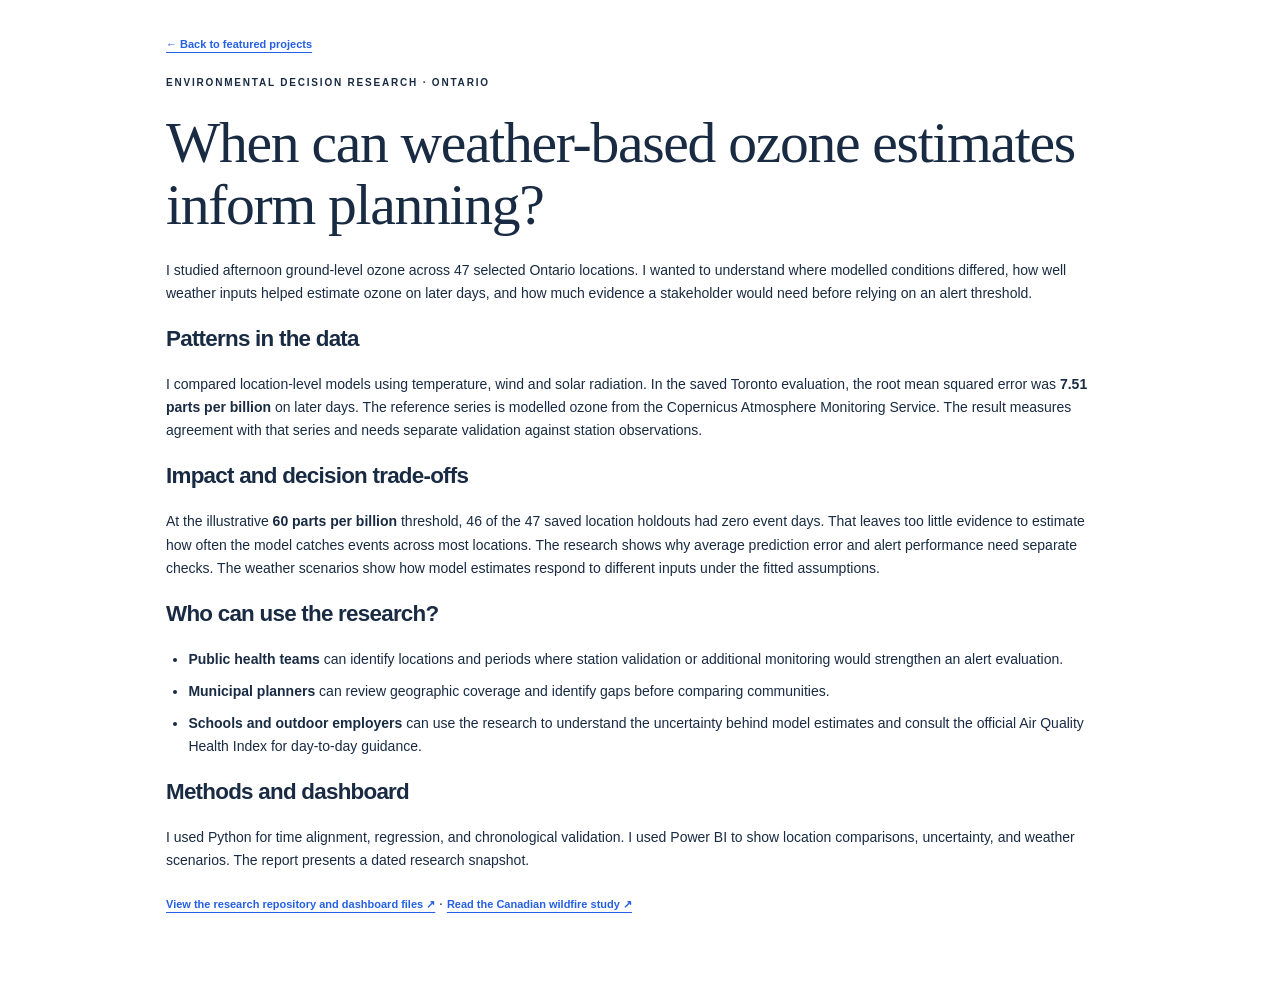
==== air-quality-research/index.html @ 478ffe5f "Add Ontario air quality decision research case study" ====
<!doctype html>
<html lang="en-CA">
<head>
<meta charset="utf-8">
<meta name="viewport" content="width=device-width, initial-scale=1">
<meta name="description" content="Research on afternoon ozone across 47 Ontario locations and how its uncertainty affects planning decisions.">
<title>Ontario Air Quality Decision Research</title>
<link rel="stylesheet" href="../styles.css">
<style>
  .research { max-width: 980px; margin: 0 auto; padding: 2rem 1rem 4rem; }
  .research > * + * { margin-top: 1.25rem; }
  .research h1 { font-size: clamp(2rem, 5vw, 3.6rem); line-height: 1.08; }
  .research h2 { font-size: 1.4rem; }
  .research ul { padding-left: 1.4rem; }
  .research li + li { margin-top: .55rem; }
</style>
</head>
<body>
<main class="research">
  <nav aria-label="Portfolio"><a class="text-link" href="../#projects">← Back to featured projects</a></nav>
  <p class="eyebrow">Environmental decision research · Ontario</p>
  <h1>When can weather-based ozone estimates inform planning?</h1>
  <p>I studied afternoon ground-level ozone across 47 selected Ontario locations. I wanted to understand where modelled conditions differed, how well weather inputs helped estimate ozone on later days, and how much evidence a stakeholder would need before relying on an alert threshold.</p>

  <h2>Patterns in the data</h2>
  <p>I compared location-level models using temperature, wind and solar radiation. In the saved Toronto evaluation, the root mean squared error was <strong>7.51 parts per billion</strong> on later days. The reference series is modelled ozone from the Copernicus Atmosphere Monitoring Service. The result measures agreement with that series and needs separate validation against station observations.</p>

  <h2>Impact and decision trade-offs</h2>
  <p>At the illustrative <strong>60 parts per billion</strong> threshold, 46 of the 47 saved location holdouts had zero event days. That leaves too little evidence to estimate how often the model catches events across most locations. The research shows why average prediction error and alert performance need separate checks. The weather scenarios show how model estimates respond to different inputs under the fitted assumptions.</p>

  <h2>Who can use the research?</h2>
  <ul>
    <li><strong>Public health teams</strong> can identify locations and periods where station validation or additional monitoring would strengthen an alert evaluation.</li>
    <li><strong>Municipal planners</strong> can review geographic coverage and identify gaps before comparing communities.</li>
    <li><strong>Schools and outdoor employers</strong> can use the research to understand the uncertainty behind model estimates and consult the official Air Quality Health Index for day-to-day guidance.</li>
  </ul>

  <h2>Methods and dashboard</h2>
  <p>I used Python for time alignment, regression, and chronological validation. I used Power BI to show location comparisons, uncertainty, and weather scenarios. The report presents a dated research snapshot.</p>
  <p><a class="text-link" href="https://github.com/mamkon/air-quality-analysis-research-analysis">View the research repository and dashboard files ↗</a> · <a class="text-link" href="../wildfire-triage/">Read the Canadian wildfire study ↗</a></p>
</main>
</body>
</html>
---- styles.css ----
:root{--navy:#102237;--ink:#192b43;--muted:#5d6c7f;--blue:#245fe4;--teal:#07847e;--line:#e0e7ee;--pale:#f0f4f8}*{box-sizing:border-box}html{scroll-behavior:smooth;scroll-padding-top:82px}body{margin:0;font:14px/1.65 Inter,Arial,sans-serif;color:var(--ink);background:#fff}a{color:inherit}button{font:inherit;cursor:pointer}img{max-width:100%}a,button{-webkit-tap-highlight-color:transparent}a:focus-visible,button:focus-visible{outline:3px solid #e3a32b;outline-offset:5px}.container{width:min(1240px,calc(100% - 64px));margin-inline:auto}.site-header{background:#fff;position:sticky;top:0;z-index:20;border-bottom:1px solid var(--line)}.navigation{display:flex;align-items:center;justify-content:space-between;gap:20px;min-height:68px}.brand{display:flex;align-items:center;gap:10px;text-decoration:none;font-weight:800;font-size:15px;white-space:nowrap}.brand img{border-radius:50%;object-fit:cover}.brand small{font-weight:400;color:var(--muted)}.nav-links{display:flex;gap:21px}.nav-links a{text-decoration:none;color:#526176;font-size:12px;font-weight:700;padding:22px 0}.nav-links a:hover,.nav-links a.active{color:var(--blue)}.menu-toggle{border:1px solid var(--line);border-radius:5px;background:white;padding:6px 10px;color:var(--ink)}.skip{position:fixed;left:-9999px;top:10px;z-index:100;background:white;color:var(--ink);padding:10px}.skip:focus{left:10px}.hero{position:relative;isolation:isolate;min-height:560px;background:#102237 url('HEADSHOT%20MERCY.jpg') no-repeat 85% 35%/cover;color:#fff;display:flex;flex-direction:column;justify-content:center;overflow:hidden}.hero-video,.hero-overlay{position:absolute;inset:0;width:100%;height:100%;object-fit:cover;z-index:-2}.hero-video{opacity:0;transition:opacity .4s}.hero-video.ready{opacity:1}.hero-overlay{z-index:-1;background:linear-gradient(90deg,rgba(7,18,35,.94),rgba(7,18,35,.8) 50%,rgba(7,18,35,.45))}.hero-content{padding-block:65px 80px}.eyebrow{text-transform:uppercase;letter-spacing:1.8px;font-size:10px;font-weight:700;margin:0 0 10px}.hero .eyebrow{color:#bdd4fa}h1{font-family:'DM Serif Display',Georgia,serif;font-size:clamp(44px,4.7vw,66px);font-weight:400;line-height:1.08;letter-spacing:-1.3px;margin:12px 0 23px}h1 em{font-style:normal;color:#e3f3f1}.positioning{font-size:12px;font-weight:700;max-width:750px}.positioning span{color:#8caccf;padding:0 5px}.intro{max-width:670px;font-size:14px;color:#e2e9f4;line-height:1.8}.actions{display:flex;gap:12px;flex-wrap:wrap;margin-top:23px}.button{display:inline-flex;gap:24px;align-items:center;justify-content:center;padding:11px 18px;background:var(--blue);color:white;border:1px solid transparent;border-radius:5px;text-decoration:none;font-size:12px;font-weight:700;transition:transform .2s,background .2s}.button:hover{transform:translateY(-2px);background:#174ec4}.button.light{background:#fff;color:#18334f}.button.light:hover{background:#e5efff}.experience-line{display:flex;gap:26px;font-size:11px;color:#c0cfdf;margin-top:26px}.experience-line strong{color:#fff}.video-toolbar{position:absolute;bottom:16px;left:0;right:0;display:flex;justify-content:space-between;align-items:center;gap:15px}.video-toolbar p{font-size:10px;color:#cedbe9;margin:0}.video-toolbar>div{display:flex;gap:8px}.video-toolbar button{border:1px solid #a5b6ca;background:#102237d9;color:white;padding:6px 10px;font-size:11px;border-radius:4px}.video-toolbar button:disabled{opacity:.65;cursor:default}.skills-section{background:#eaf0f6;padding:21px 0 18px}.section-heading{display:flex;justify-content:space-between;align-items:end;gap:25px;margin-bottom:22px}.section-heading>p{font-size:12px;color:var(--muted);margin:0}.section-heading.compact{margin-bottom:13px;align-items:center}.compact span{font-size:11px;color:var(--muted)}h2{font-size:26px;line-height:1.25;letter-spacing:-.75px;margin:0}h3{font-size:17px;line-height:1.35;margin:9px 0 12px;letter-spacing:-.25px}.compact h2{font-size:18px;letter-spacing:-.3px}.technology-list,.capability-list,.tags{display:flex;flex-wrap:wrap;list-style:none;padding:0;gap:8px;margin:0}.technology-list li{background:#fff;display:flex;align-items:center;gap:7px;padding:5px 11px;border-radius:20px;font-size:11px;white-space:nowrap}.technology-list img{object-fit:contain}.capability-list{gap:6px 17px;margin-top:13px;color:#475b74;font-size:10px}.section{padding-block:37px}.project-grid{display:grid;grid-template-columns:repeat(3,minmax(0,1fr));gap:17px}.project-card{border:1px solid var(--line);border-top:4px solid var(--teal);padding:21px;border-radius:6px;box-shadow:0 4px 15px #132e4b08;display:flex;flex-direction:column;transition:transform .2s,box-shadow .2s}.project-card:hover{transform:translateY(-3px);box-shadow:0 8px 25px #132e4b10}.project-card:nth-child(2){border-top-color:var(--blue)}.project-card:nth-child(3){border-top-color:#497cbb}.card-label{font-size:9px;letter-spacing:1px;font-weight:700;color:var(--teal);margin:0}.project-card p:not(.card-label){font-size:12px;color:var(--muted);margin:0 0 12px}.tags{gap:5px;margin:2px 0 18px}.tags li{font-size:9px;padding:3px 7px;border-radius:4px;background:#eef3f9;color:#38516c}.project-link{font-size:12px;color:var(--blue);font-weight:700;text-decoration:none;margin-top:auto}.project-link:hover{text-decoration:underline}.project-card .project-note{font-size:10px!important;margin-top:auto!important;margin-bottom:0!important;color:#697789!important}.education-section,.resume-section{background:var(--pale)}.education-grid{display:grid;grid-template-columns:repeat(3,minmax(0,1fr));gap:12px}.education-card{display:flex;gap:13px;background:white;border:1px solid var(--line);padding:18px;border-radius:6px;align-items:flex-start}.education-card>img{object-fit:contain;flex-shrink:0}.education-card h3{font-size:12px;margin:3px 0 8px;line-height:1.5}.institution{font-size:10px;color:var(--muted);margin:0}.status{display:inline-block;font-size:9px;background:#dcf5e9;color:#116444;border-radius:4px;padding:3px 6px;font-weight:600}.status.ongoing{background:#fff0ce;color:#805511}.development{font-size:9px;color:var(--muted)}.institution-fallback{width:48px;height:48px;border-radius:5px;display:grid;place-items:center;background:#e7edf6;color:#33536f;font-weight:700;flex-shrink:0}.experience-layout{display:grid;grid-template-columns:1fr 1.5fr;gap:65px}.experience-layout h2{font-size:30px;line-height:1.25}.teal{color:var(--teal)}.experience-summary{color:var(--muted);font-size:12px;max-width:330px}.experience-layout>div>p:not(.eyebrow){font-size:12px;color:var(--muted)}.experience-topics{display:grid;grid-template-columns:repeat(3,minmax(0,1fr));gap:19px;margin-top:22px}.experience-topics h3{font-size:12px}.experience-topics p{font-size:11px;color:var(--muted);margin:0}.experience-topics>div{border-top:2px solid #d8e3ef;padding-top:6px}.resume-grid{display:grid;grid-template-columns:1fr 1.1fr 1.1fr;gap:35px}.resume-grid h3{font-size:13px;margin:0 0 8px}.resume-grid p{font-size:11px;margin:5px 0}.muted{color:var(--muted)}.resume-note{font-size:10px;color:var(--muted);border-top:1px solid #d9e2ec;padding-top:15px;margin:20px 0 0}.text-link{font-size:11px;font-weight:700;color:var(--blue);text-underline-offset:4px}.contact-section{padding-block:30px}.contact-banner{padding:30px 34px;background:linear-gradient(110deg,#078a85,#2461df);color:white;border-radius:7px;display:flex;align-items:center;gap:40px;justify-content:space-between}.contact-banner h2{font-size:29px}.contact-banner p:not(.eyebrow){max-width:760px;font-size:12px;margin:10px 0 0}.contact-links{display:flex;gap:10px;flex-shrink:0}.outline{border-color:#ffffff9c;background:transparent}.outline:hover{background:#ffffff20}footer{background:#101d30;color:#bdcadd;padding:28px 0}.footer-inner{display:flex;align-items:center;justify-content:space-between;gap:20px}.footer-inner strong{font-size:12px;color:#fff}.footer-inner p,.footer-inner small{font-size:10px;margin:3px 0}.footer-inner nav{display:flex;gap:22px;font-size:11px}.footer-inner a{text-decoration:none}.footer-inner a:hover{text-decoration:underline}
@media(min-width:1400px){.hero{min-height:610px}}@media(max-width:1050px){.nav-links{gap:13px}.brand{font-size:13px}.brand small{display:none}.education-grid{grid-template-columns:repeat(2,minmax(0,1fr))}.experience-layout{gap:30px}.contact-banner{gap:20px}.contact-links{flex-direction:column}}
@media(max-width:800px){html{scroll-padding-top:75px}.container{width:calc(100% - 36px)}.navigation{min-height:64px;flex-wrap:wrap;gap:0;padding-block:10px}.brand{font-size:13px}.brand img{width:34px;height:34px}.menu-toggle:not([hidden]){display:block}.nav-links{width:100%;flex-wrap:wrap;gap:0;padding:10px 0}.nav-links a{padding:8px 13px;font-size:12px}.navigation.enhanced .nav-links{display:none}.navigation.enhanced .nav-links.open{display:flex}.hero{min-height:580px}.hero-content{padding-block:48px 100px}h1{font-size:45px}.positioning{font-size:10px}.intro{font-size:12px}.experience-line{gap:16px;font-size:10px}.video-toolbar{align-items:start}.video-toolbar p{max-width:140px}.section-heading{align-items:start}.compact{display:block}.compact span{display:none}.section-heading>p{max-width:210px;font-size:11px}.project-grid{grid-template-columns:1fr}.project-card{padding:20px}.section{padding-block:29px}h2{font-size:23px}.education-grid{gap:10px}.education-card{padding:14px;gap:10px}.education-card>img,.institution-fallback{width:36px;height:36px}.experience-layout{grid-template-columns:1fr;gap:12px}.experience-layout h2{font-size:27px}.experience-layout h2 br{display:none}.experience-layout h2 br:after{content:' '}.experience-summary{max-width:none}.experience-topics{margin-top:16px}.resume-grid{grid-template-columns:1fr;gap:17px}.resume-grid>div{border-bottom:1px solid var(--line);padding-bottom:12px}.contact-banner{padding:25px;display:block}.contact-links{flex-direction:row;margin-top:20px;flex-wrap:wrap}.footer-inner{align-items:start}.footer-inner nav{flex-wrap:wrap;gap:12px}.technology-list{gap:6px}.technology-list li{font-size:10px;padding:4px 9px}.technology-list img{width:18px;height:18px}}
@media(max-width:480px){.education-grid{grid-template-columns:1fr}.section-heading{display:block}.section-heading>p{max-width:none;margin-top:10px}.experience-topics{grid-template-columns:1fr;gap:12px}.experience-topics h3{margin-bottom:4px}.footer-inner{flex-direction:column}h1{font-size:39px}.positioning span{padding:0 2px}.experience-line{flex-direction:column;gap:3px}.video-toolbar p{display:none}.video-toolbar{justify-content:flex-end}.hero{min-height:620px}.hero-content{padding-bottom:82px}.intro{line-height:1.75}}
@media(prefers-reduced-motion:reduce){html{scroll-behavior:auto}*,*:before,*:after{transition:none!important;animation:none!important}.hero-video{transition:none}}


/* Two-slide introduction; keep navigation controls exclusive to mobile. */
.menu-toggle{display:none}
@media(max-width:800px){.menu-toggle:not([hidden]){display:block}}
.hero-carousel{max-width:760px}
.hero-slide{min-height:330px}
.hero-slide[hidden]{display:none}
.hero-headline{font-family:'DM Serif Display',Georgia,serif;font-size:clamp(44px,4.7vw,66px);font-weight:400;line-height:1.08;letter-spacing:-1.3px;margin:12px 0 23px}
.hero-headline em{font-style:normal;color:#e3f3f1}
.slide-location{font-size:11px;color:#c0cfdf;margin-top:25px}
.slide-controls{display:flex;align-items:center;gap:10px;margin-top:16px}
.slide-controls button{color:white;border:1px solid #adc3db;background:#102237cf;border-radius:4px;font-size:10px;padding:5px 9px}
.slide-controls .slide-dot{width:27px;height:27px;border-radius:50%;padding:0}
.slide-dot.selected{background:white;color:#102237}
@media(max-width:800px){.hero-slide{min-height:340px}.hero-headline{font-size:45px}}
@media(max-width:480px){.hero-slide{min-height:360px}.hero-headline{font-size:39px}}

/* Ontario Analytics featured report: all public preview values are synthetic. */
#ontario-powerbi{scroll-margin-top:100px}.ontario-spotlight{display:grid;grid-template-columns:1fr 1.1fr;gap:28px;background:#f0f3f8;border:1px solid #dce3ed;border-top:4px solid #693a77;border-radius:10px;padding:30px;margin:0 0 30px}.ontario-copy h2{font-size:32px;line-height:1.15;margin:10px 0 16px}.ontario-copy>p{max-width:580px}.ontario-copy .eyebrow{color:#693a77}.ontario-copy .tags{margin:17px 0}.ontario-demo-note{font-size:12px;padding:12px 14px;background:#fff4dc;border-left:3px solid #b96c00;border-radius:3px;color:#614300}.ontario-spotlight .actions{flex-wrap:wrap;gap:10px;margin-top:20px}.ontario-spotlight .button{font-size:12px;padding:11px 15px}.ontario-caption{font-size:11px;color:#5d6c7f;margin:15px 0 0}.ontario-main-preview,.ontario-preview-strip>a{display:block;align-self:center;border:1px solid #dce3ed;border-radius:7px;overflow:hidden;background:white;color:#102237;text-decoration:none}.ontario-spotlight img{display:block;width:100%;height:auto}.ontario-main-preview>span,.ontario-preview-strip span{display:flex;justify-content:space-between;gap:10px;padding:12px 15px;font-size:13px;font-weight:700}.ontario-spotlight small{font-size:10px;font-weight:500;color:#6d4900}.ontario-preview-strip{grid-column:1/-1;display:grid;grid-template-columns:1fr 1fr;gap:22px}.ontario-spotlight a:focus-visible{outline:3px solid #b96c00;outline-offset:4px}
@media(max-width:850px){.ontario-spotlight{grid-template-columns:1fr;padding:22px;gap:20px}.ontario-copy h2{font-size:28px}.ontario-preview-strip{gap:15px}.ontario-preview-strip span{display:block}.ontario-preview-strip small{display:block;margin-top:3px}}
@media(max-width:480px){.ontario-preview-strip{grid-template-columns:1fr}.ontario-spotlight{padding:17px}.ontario-copy h2{font-size:25px}}
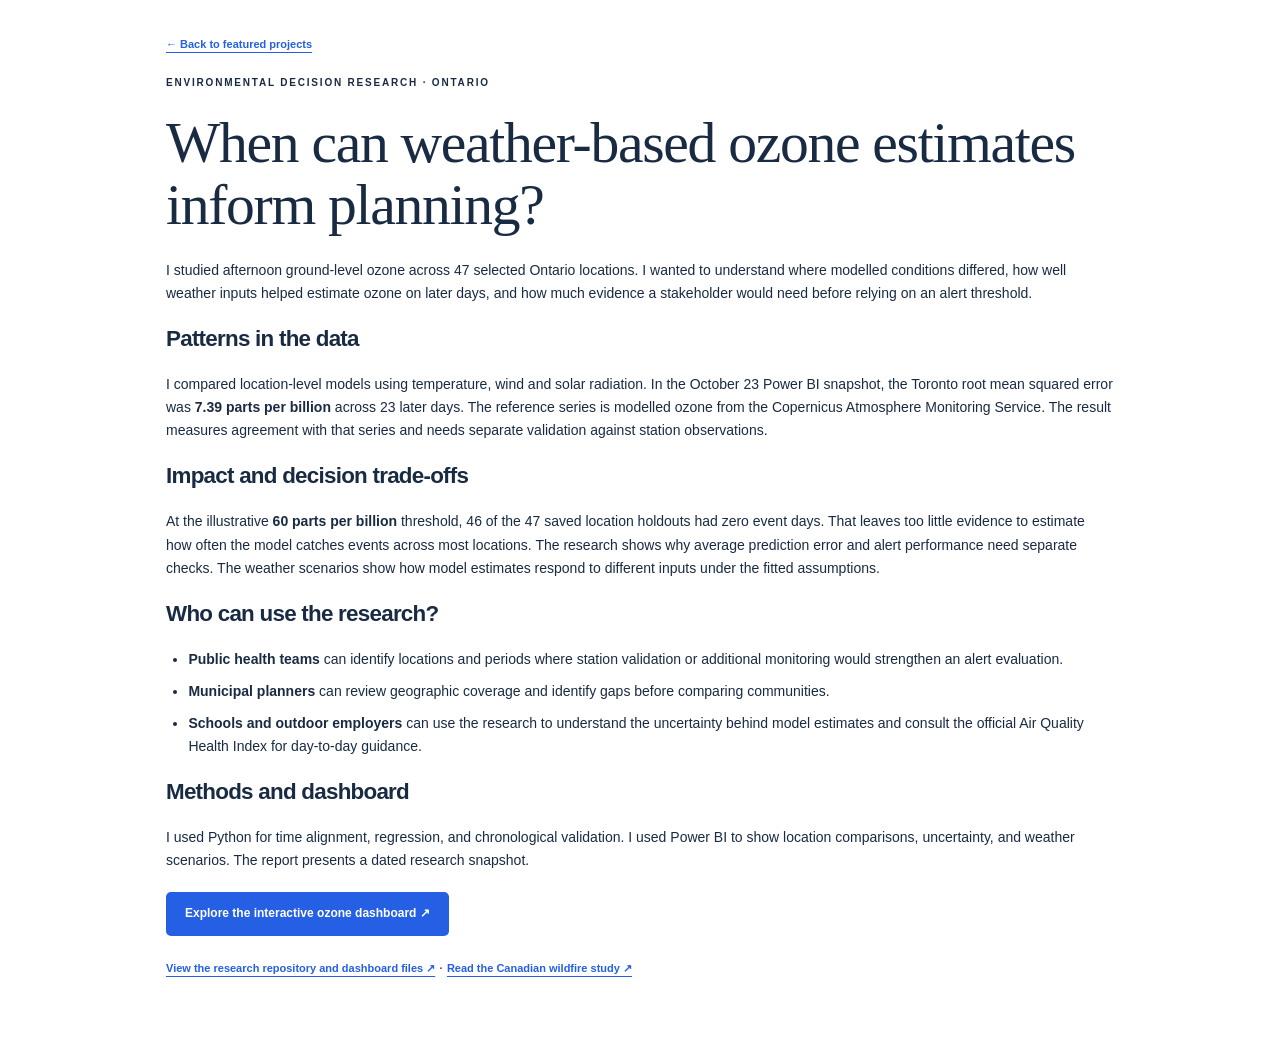
==== commit 289aeaae: "Add interactive Ontario ozone research dashboard" ====
--- a/air-quality-research/index.html
+++ b/air-quality-research/index.html
@@ -23,7 +23,7 @@
   <p>I studied afternoon ground-level ozone across 47 selected Ontario locations. I wanted to understand where modelled conditions differed, how well weather inputs helped estimate ozone on later days, and how much evidence a stakeholder would need before relying on an alert threshold.</p>
 
   <h2>Patterns in the data</h2>
-  <p>I compared location-level models using temperature, wind and solar radiation. In the saved Toronto evaluation, the root mean squared error was <strong>7.51 parts per billion</strong> on later days. The reference series is modelled ozone from the Copernicus Atmosphere Monitoring Service. The result measures agreement with that series and needs separate validation against station observations.</p>
+  <p>I compared location-level models using temperature, wind and solar radiation. In the October 23 Power BI snapshot, the Toronto root mean squared error was <strong>7.39 parts per billion</strong> across 23 later days. The reference series is modelled ozone from the Copernicus Atmosphere Monitoring Service. The result measures agreement with that series and needs separate validation against station observations.</p>
 
   <h2>Impact and decision trade-offs</h2>
   <p>At the illustrative <strong>60 parts per billion</strong> threshold, 46 of the 47 saved location holdouts had zero event days. That leaves too little evidence to estimate how often the model catches events across most locations. The research shows why average prediction error and alert performance need separate checks. The weather scenarios show how model estimates respond to different inputs under the fitted assumptions.</p>
@@ -37,6 +37,7 @@
 
   <h2>Methods and dashboard</h2>
   <p>I used Python for time alignment, regression, and chronological validation. I used Power BI to show location comparisons, uncertainty, and weather scenarios. The report presents a dated research snapshot.</p>
+  <p><a class="button" href="dashboard/">Explore the interactive ozone dashboard ↗</a></p>
   <p><a class="text-link" href="https://github.com/mamkon/air-quality-analysis-research-analysis">View the research repository and dashboard files ↗</a> · <a class="text-link" href="../wildfire-triage/">Read the Canadian wildfire study ↗</a></p>
 </main>
 </body>
